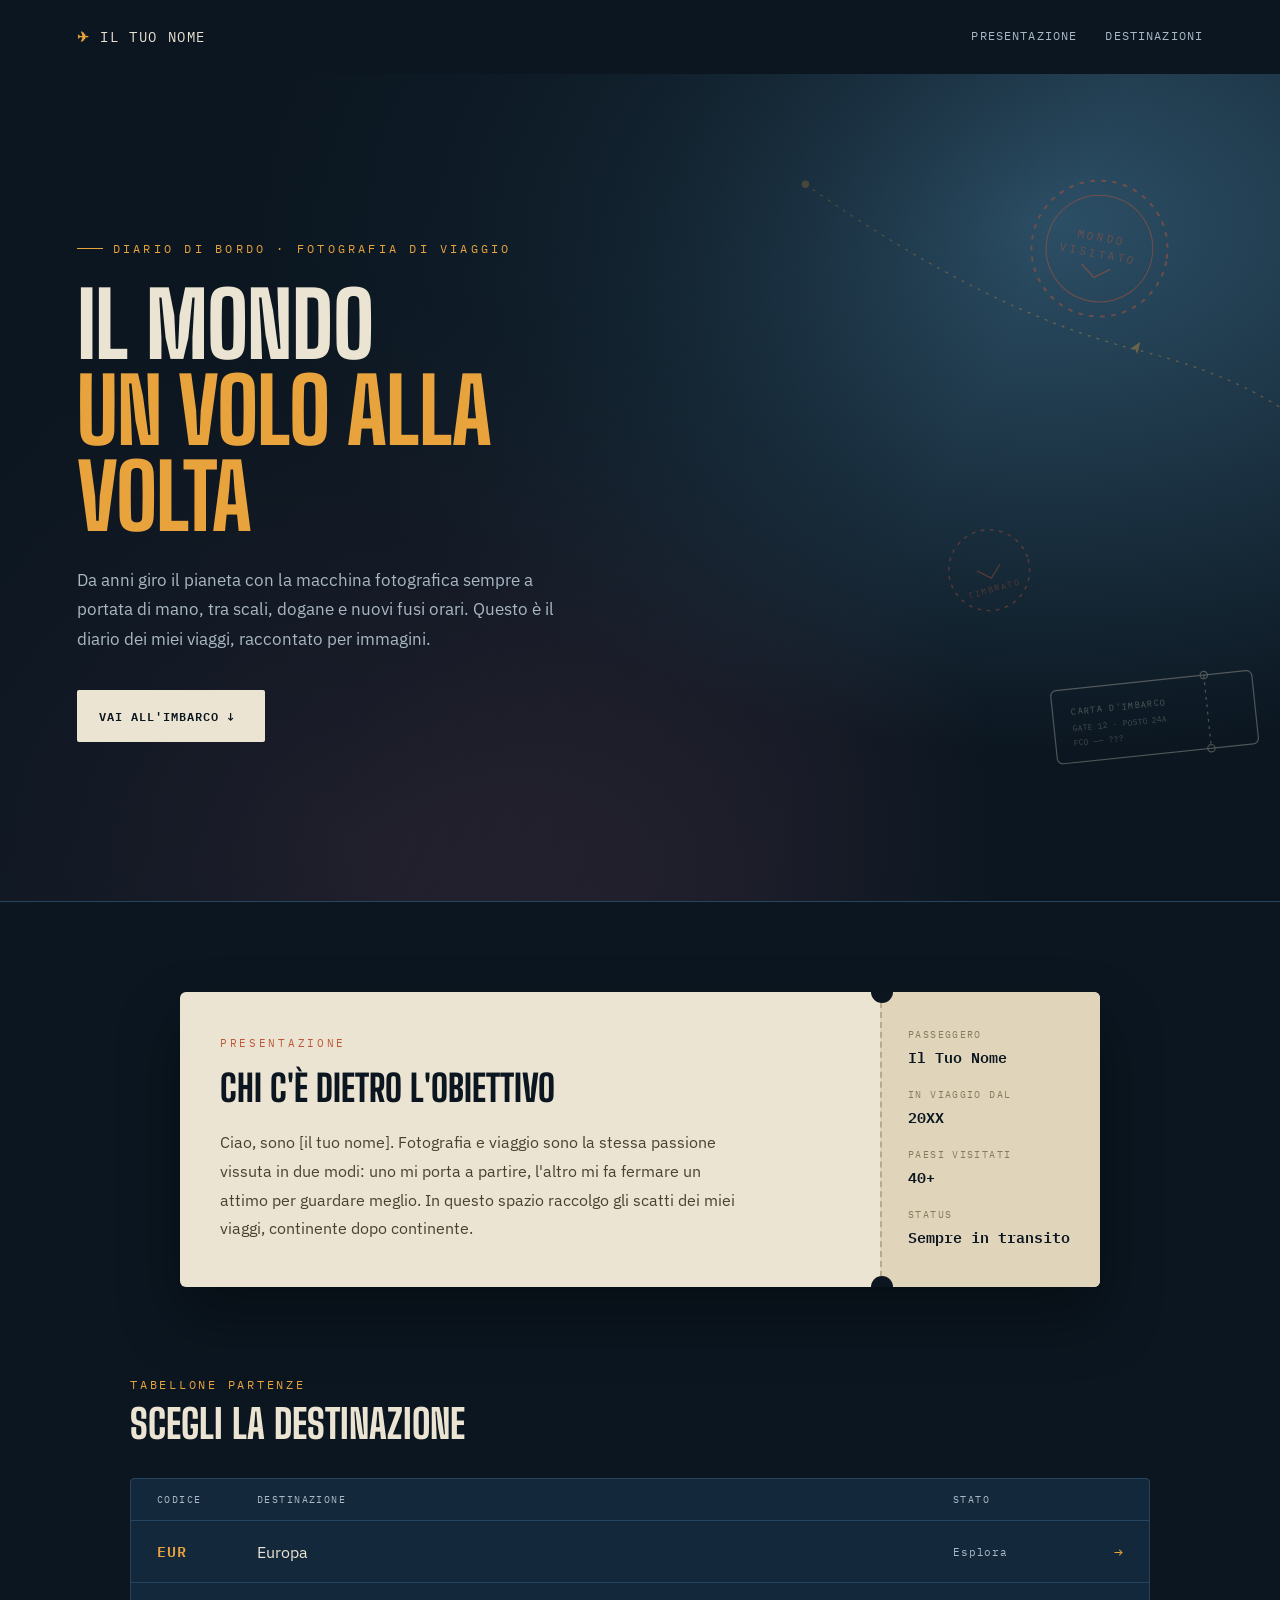
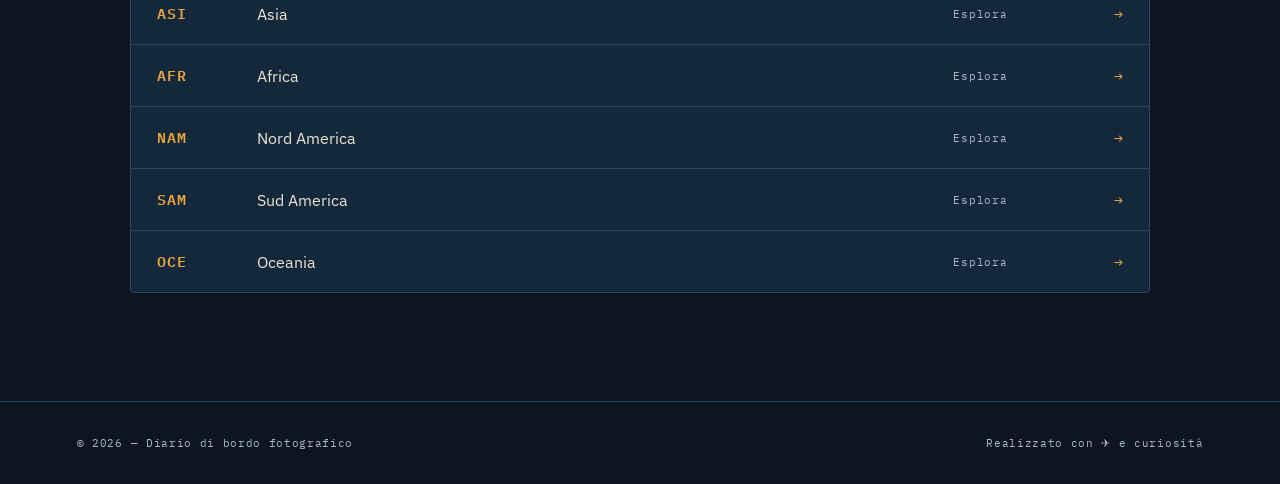
==== index.html @ e3a47936 "Add files via upload" ====
<!DOCTYPE html>
<html lang="it">
<head>
<meta charset="UTF-8" />
<meta name="viewport" content="width=device-width, initial-scale=1.0" />
<title>Diario di Bordo — Fotografia di Viaggio</title>
<meta name="description" content="Diario fotografico di viaggio: scatti dal mondo, continente dopo continente." />
<link rel="preconnect" href="https://fonts.googleapis.com" />
<link rel="preconnect" href="https://fonts.gstatic.com" crossorigin />
<link href="https://fonts.googleapis.com/css2?family=Big+Shoulders+Display:wght@700;800;900&family=IBM+Plex+Sans:wght@400;500;600&family=IBM+Plex+Mono:wght@400;500;600&display=swap" rel="stylesheet" />
<link rel="stylesheet" href="styles.css" />
</head>
<body>

<header class="topbar">
  <a href="index.html" class="brand"><b>&#9992;</b> <!-- Sostituisci con il tuo nome o brand -->IL TUO NOME</a>
  <nav class="toplinks">
    <a href="index.html#presentazione">Presentazione</a>
    <a href="index.html#destinazioni">Destinazioni</a>
  </nav>
</header>

<section class="hero">
  <div class="hero-gradient"></div>
  <svg class="decoupage" viewBox="0 0 1600 900" preserveAspectRatio="xMidYMid slice" xmlns="http://www.w3.org/2000/svg" aria-hidden="true">
    <g transform="translate(1300,190) rotate(11)" fill="none" stroke="#bd5738" stroke-width="2.2" opacity="0.85">
      <circle r="74" stroke-dasharray="5 7"/>
      <circle r="58" stroke-width="1.2"/>
      <text x="0" y="-8" text-anchor="middle" font-family="IBM Plex Mono, monospace" font-size="12" fill="#bd5738" stroke="none" letter-spacing="3">MONDO</text>
      <text x="0" y="10" text-anchor="middle" font-family="IBM Plex Mono, monospace" font-size="12" fill="#bd5738" stroke="none" letter-spacing="3">VISITATO</text>
      <path d="M-16,20 L0,32 L16,20" stroke-width="1.6"/>
    </g>
    <g transform="translate(1180,540) rotate(-16)" fill="none" stroke="#bd5738" stroke-width="1.6" opacity="0.7">
      <circle r="44" stroke-dasharray="4 6"/>
      <path d="M-13,-3 L0,9 L13,-3" stroke-width="1.4"/>
      <text x="0" y="24" text-anchor="middle" font-family="IBM Plex Mono, monospace" font-size="9" fill="#bd5738" stroke="none" letter-spacing="2">TIMBRATO</text>
    </g>
    <g transform="translate(1360,700) rotate(-6)" fill="none" stroke="#ece4d2" stroke-width="1.3" opacity="0.55">
      <rect x="-110" y="-40" width="220" height="80" rx="6"/>
      <line x1="58" y1="-40" x2="58" y2="40" stroke-dasharray="3 5"/>
      <circle cx="58" cy="-40" r="4"/>
      <circle cx="58" cy="40" r="4"/>
      <text x="-90" y="-12" font-family="IBM Plex Mono, monospace" font-size="9.5" fill="#ece4d2" stroke="none" letter-spacing="1.5">CARTA D'IMBARCO</text>
      <text x="-90" y="6" font-family="IBM Plex Mono, monospace" font-size="8.5" fill="#ece4d2" stroke="none" opacity="0.85">GATE 12 &#183; POSTO 24A</text>
      <text x="-90" y="22" font-family="IBM Plex Mono, monospace" font-size="8.5" fill="#ece4d2" stroke="none" opacity="0.85">FCO &#8212;&#8212; ???</text>
    </g>
    <g fill="none" stroke="#e8a33d" opacity="0.65">
      <path d="M980,120 Q1180,260 1340,300 T1560,420" stroke-width="1.4" stroke-dasharray="2 8" stroke-linecap="round"/>
      <circle cx="980" cy="120" r="4" fill="#e8a33d" stroke="none"/>
      <circle cx="1560" cy="420" r="4" fill="#e8a33d" stroke="none"/>
      <g transform="translate(1340,298) rotate(35)">
        <path d="M0,-8 L5,5 L0,2 L-5,5 Z" fill="#e8a33d" stroke="none"/>
      </g>
    </g>
  </svg>
  <div class="hero-inner">
    <span class="kicker">Diario di bordo &middot; Fotografia di viaggio</span>
    <h1>Il mondo<span>un volo alla volta</span></h1>
    <p><!-- Sostituisci con una tua breve presentazione -->Da anni giro il pianeta con la macchina fotografica sempre a portata di mano, tra scali, dogane e nuovi fusi orari. Questo &egrave; il diario dei miei viaggi, raccontato per immagini.</p>
    <a href="#destinazioni" class="ticket-btn">Vai all'imbarco &#8595;</a>
  </div>
</section>

<section class="pass-section" id="presentazione">
  <div class="pass">
    <div class="pass-main">
      <div class="pass-eyebrow">Presentazione</div>
      <h2>Chi c'&egrave; dietro l'obiettivo</h2>
      <p><!-- Racconta qui la tua storia di fotografo/viaggiatore -->Ciao, sono <!-- il tuo nome -->[il tuo nome]. Fotografia e viaggio sono la stessa passione vissuta in due modi: uno mi porta a partire, l'altro mi fa fermare un attimo per guardare meglio. In questo spazio raccolgo gli scatti dei miei viaggi, continente dopo continente.</p>
    </div>
    <div class="pass-stub">
      <div class="pass-field"><label>Passeggero</label><div><!-- nome -->Il Tuo Nome</div></div>
      <div class="pass-field"><label>In viaggio dal</label><div><!-- anno --> 20XX</div></div>
      <div class="pass-field"><label>Paesi visitati</label><div><!-- numero -->40+</div></div>
      <div class="pass-field"><label>Status</label><div>Sempre in transito</div></div>
    </div>
  </div>
</section>

<section class="board-section" id="destinazioni">
  <div class="board-head">
    <div class="kicker-l">Tabellone partenze</div>
    <h2>Scegli la destinazione</h2>
  </div>
  <div class="board">
    <div class="board-row head"><span>Codice</span><span>Destinazione</span><span>Stato</span><span></span></div>
    <a href="europa.html" class="board-row dest" style="animation-delay:.05s"><span class="code">EUR</span><span class="name">Europa</span><span class="status">Esplora</span><span class="arrow">&#8594;</span></a>
    <a href="asia.html" class="board-row dest" style="animation-delay:.1s"><span class="code">ASI</span><span class="name">Asia</span><span class="status">Esplora</span><span class="arrow">&#8594;</span></a>
    <a href="africa.html" class="board-row dest" style="animation-delay:.15s"><span class="code">AFR</span><span class="name">Africa</span><span class="status">Esplora</span><span class="arrow">&#8594;</span></a>
    <a href="nord-america.html" class="board-row dest" style="animation-delay:.2s"><span class="code">NAM</span><span class="name">Nord America</span><span class="status">Esplora</span><span class="arrow">&#8594;</span></a>
    <a href="sud-america.html" class="board-row dest" style="animation-delay:.25s"><span class="code">SAM</span><span class="name">Sud America</span><span class="status">Esplora</span><span class="arrow">&#8594;</span></a>
    <a href="oceania.html" class="board-row dest" style="animation-delay:.3s"><span class="code">OCE</span><span class="name">Oceania</span><span class="status">Esplora</span><span class="arrow">&#8594;</span></a>
  </div>
</section>

<footer>
  <span>&#169; 2026 &#8212; Diario di bordo fotografico</span>
  <span>Realizzato con &#9992; e curiosit&agrave;</span>
</footer>

</body>
</html>
---- styles.css ----
:root{
  --ink-deep:#0b1620;
  --ink:#14283b;
  --ink-light:#28455f;
  --paper:#ece4d2;
  --stamp:#bd5738;
  --amber:#e8a33d;
  --muted:#a9b8c4;
}
*{margin:0;padding:0;box-sizing:border-box;}
html{scroll-behavior:smooth;}
body{background:var(--ink-deep);color:var(--paper);font-family:'IBM Plex Sans',sans-serif;}
a{color:inherit;text-decoration:none;}
img{max-width:100%;display:block;}

/* TOPBAR */
.topbar{position:relative;z-index:5;display:flex;justify-content:space-between;align-items:center;padding:28px 6vw;}
.brand{font-family:'IBM Plex Mono',monospace;font-size:0.85rem;letter-spacing:0.12em;color:var(--paper);text-transform:uppercase;}
.brand b{color:var(--amber);font-style:normal;}
.toplinks{display:flex;gap:28px;}
.toplinks a{font-family:'IBM Plex Mono',monospace;font-size:0.72rem;letter-spacing:0.1em;text-transform:uppercase;color:var(--muted);border-bottom:1px solid transparent;padding-bottom:2px;transition:color .2s,border-color .2s;}
.toplinks a:hover,.toplinks a:focus-visible{color:var(--amber);border-color:var(--amber);}

/* HERO (home) */
.hero{position:relative;min-height:92vh;display:flex;align-items:center;overflow:hidden;border-bottom:1px solid var(--ink-light);}
.hero-gradient{position:absolute;inset:0;background:radial-gradient(ellipse at 82% 18%, #2c4f66 0%, transparent 55%), radial-gradient(ellipse at 26% 92%, #3a2a3a 0%, transparent 50%), var(--ink-deep);z-index:0;}
.decoupage{position:absolute;inset:0;width:100%;height:100%;z-index:1;opacity:0.55;pointer-events:none;}
.hero::before{content:"";position:absolute;inset:0;background:linear-gradient(115deg, rgba(11,22,32,0.94) 0%, rgba(11,22,32,0.6) 40%, transparent 68%);z-index:2;}
.hero-inner{position:relative;z-index:3;padding:0 6vw;max-width:680px;}
.kicker{display:inline-flex;align-items:center;gap:10px;font-family:'IBM Plex Mono',monospace;font-size:0.72rem;letter-spacing:0.28em;text-transform:uppercase;color:var(--amber);margin-bottom:26px;}
.kicker::before{content:"";width:26px;height:1px;background:var(--amber);}
.hero h1{font-family:'Big Shoulders Display',sans-serif;font-weight:800;font-size:clamp(3rem,7.4vw,5.6rem);line-height:0.96;letter-spacing:-0.01em;text-transform:uppercase;margin-bottom:26px;}
.hero h1 span{display:block;color:var(--amber);}
.hero p{font-size:1.05rem;line-height:1.75;color:var(--muted);max-width:480px;margin-bottom:36px;}
.ticket-btn{position:relative;display:inline-flex;align-items:center;gap:14px;padding:16px 30px 16px 22px;background:var(--paper);color:var(--ink-deep);font-family:'IBM Plex Mono',monospace;font-size:0.78rem;font-weight:600;letter-spacing:0.08em;text-transform:uppercase;border-radius:2px;transition:transform .2s;}
.ticket-btn:hover{transform:translateY(-2px);}
.ticket-btn:focus-visible{outline:2px solid var(--amber);outline-offset:3px;}

/* CONTINENT HERO (pagine galleria) */
.chero{position:relative;min-height:40vh;display:flex;align-items:flex-end;overflow:hidden;border-bottom:1px solid var(--ink-light);padding:0 6vw 46px;}
.chero-bg{position:absolute;inset:0;background:radial-gradient(ellipse at 85% 10%, #2c4f66 0%, transparent 55%), var(--ink-deep);z-index:0;}
.chero::before{content:"";position:absolute;inset:0;background:linear-gradient(100deg, rgba(11,22,32,0.92) 0%, rgba(11,22,32,0.55) 55%, transparent 85%);z-index:1;}
.chero-stamp{position:absolute;top:14%;right:6vw;z-index:2;opacity:0.85;pointer-events:none;}
.chero-inner{position:relative;z-index:3;max-width:760px;}
.crumb{font-family:'IBM Plex Mono',monospace;font-size:0.68rem;letter-spacing:0.18em;text-transform:uppercase;color:var(--muted);margin-bottom:18px;display:flex;align-items:center;gap:8px;}
.crumb a{border-bottom:1px solid transparent;}
.crumb a:hover,.crumb a:focus-visible{color:var(--amber);border-color:var(--amber);}
.chero h1{font-family:'Big Shoulders Display',sans-serif;font-weight:900;font-size:clamp(2.6rem,7vw,5rem);text-transform:uppercase;line-height:0.94;margin-bottom:16px;}
.chero .meta{font-family:'IBM Plex Mono',monospace;font-size:0.78rem;letter-spacing:0.1em;color:var(--amber);margin-bottom:16px;}
.chero p{color:var(--muted);max-width:520px;line-height:1.7;font-size:1rem;}

/* GALLERY */
.gallery-section{padding:64px 6vw 120px;max-width:1280px;margin:0 auto;}
.gallery{display:grid;grid-template-columns:repeat(auto-fill,minmax(260px,1fr));grid-auto-rows:220px;gap:14px;}
.photo{position:relative;overflow:hidden;border-radius:3px;background:var(--ink);}
.photo.tall{grid-row:span 2;}
.photo img{width:100%;height:100%;object-fit:cover;display:block;transition:transform .5s ease;}
.photo:hover img{transform:scale(1.06);}
.photo figcaption{position:absolute;left:0;right:0;bottom:0;padding:12px 14px;background:linear-gradient(0deg, rgba(11,22,32,0.88) 0%, transparent 100%);display:flex;justify-content:space-between;align-items:flex-end;font-family:'IBM Plex Mono',monospace;}
.photo figcaption .loc{font-size:0.76rem;color:var(--paper);letter-spacing:0.02em;}
.photo figcaption .yr{font-size:0.66rem;color:var(--muted);}

/* BOARDING PASS / PRESENTAZIONE (home) */
.pass-section{padding:clamp(60px,10vh,110px) 6vw;}
.pass{max-width:920px;margin:0 auto;display:flex;background:var(--paper);color:var(--ink-deep);border-radius:6px;overflow:hidden;box-shadow:0 30px 60px rgba(0,0,0,0.35);}
.pass-main{flex:1;padding:44px 40px;}
.pass-eyebrow{font-family:'IBM Plex Mono',monospace;font-size:0.7rem;letter-spacing:0.24em;text-transform:uppercase;color:var(--stamp);margin-bottom:16px;}
.pass-main h2{font-family:'Big Shoulders Display',sans-serif;font-weight:800;font-size:clamp(1.7rem,3vw,2.3rem);text-transform:uppercase;margin-bottom:18px;}
.pass-main p{line-height:1.8;color:#4a4033;max-width:520px;}
.pass-stub{flex:0 0 220px;background:#e0d5bb;border-left:2px dashed #b9ab8a;padding:36px 26px;display:flex;flex-direction:column;gap:18px;position:relative;}
.pass-stub::before,.pass-stub::after{content:"";position:absolute;left:-11px;width:22px;height:22px;background:var(--ink-deep);border-radius:50%;}
.pass-stub::before{top:-11px;}
.pass-stub::after{bottom:-11px;}
.pass-field label{display:block;font-family:'IBM Plex Mono',monospace;font-size:0.62rem;letter-spacing:0.14em;text-transform:uppercase;color:#8a7b5c;margin-bottom:4px;}
.pass-field div{font-family:'IBM Plex Mono',monospace;font-size:0.95rem;font-weight:600;}

/* BOARD / DESTINAZIONI (home) */
.board-section{padding:0 6vw clamp(70px,12vh,130px);}
.board-head{max-width:1020px;margin:0 auto 30px;}
.board-head .kicker-l{font-family:'IBM Plex Mono',monospace;font-size:0.72rem;letter-spacing:0.24em;text-transform:uppercase;color:var(--amber);}
.board-head h2{font-family:'Big Shoulders Display',sans-serif;font-weight:800;font-size:clamp(1.9rem,3.6vw,2.5rem);text-transform:uppercase;margin-top:8px;}
.board{max-width:1020px;margin:0 auto;background:var(--ink);border:1px solid var(--ink-light);border-radius:4px;overflow:hidden;}
.board-row{display:grid;grid-template-columns:90px 1fr 130px 30px;align-items:center;gap:10px;padding:18px 26px;border-bottom:1px solid var(--ink-light);font-family:'IBM Plex Mono',monospace;}
.board-row:last-child{border-bottom:none;}
.board-row.head{color:var(--muted);font-size:0.64rem;letter-spacing:0.14em;text-transform:uppercase;padding:14px 26px;}
.board-row.dest{color:var(--paper);font-size:0.95rem;opacity:0;animation:flap .5s ease forwards;transition:background .2s;}
.board-row.dest:hover,.board-row.dest:focus-visible{background:rgba(232,163,61,0.09);outline:none;}
.board-row.dest .code{color:var(--amber);font-weight:600;letter-spacing:0.06em;}
.board-row.dest .name{font-family:'IBM Plex Sans',sans-serif;font-size:1.02rem;}
.board-row.dest .status{color:var(--muted);font-size:0.68rem;letter-spacing:0.08em;}
.board-row.dest .arrow{color:var(--amber);justify-self:end;transition:transform .2s;}
.board-row.dest:hover .arrow{transform:translateX(4px);}
@keyframes flap{from{opacity:0;transform:translateY(-6px);}to{opacity:1;transform:translateY(0);}}

/* FOOTER */
footer{padding:34px 6vw;border-top:1px solid var(--ink-light);display:flex;justify-content:space-between;flex-wrap:wrap;gap:10px;font-family:'IBM Plex Mono',monospace;font-size:0.7rem;letter-spacing:0.06em;color:var(--muted);}
footer a:hover,footer a:focus-visible{color:var(--amber);}

@media(prefers-reduced-motion:reduce){*{animation:none!important;transition:none!important;}}

@media(max-width:760px){
  .toplinks{display:none;}
  .pass{flex-direction:column;}
  .pass-stub{flex:none;border-left:none;border-top:2px dashed #b9ab8a;flex-direction:row;flex-wrap:wrap;}
  .pass-stub::before{top:-11px;left:-11px;}
  .pass-stub::after{bottom:auto;top:-11px;left:auto;right:-11px;}
  .board-row{grid-template-columns:52px 1fr 26px;}
  .board-row .status{display:none;}
  .chero-stamp{display:none;}
  .gallery{grid-template-columns:repeat(auto-fill,minmax(200px,1fr));grid-auto-rows:180px;}
}
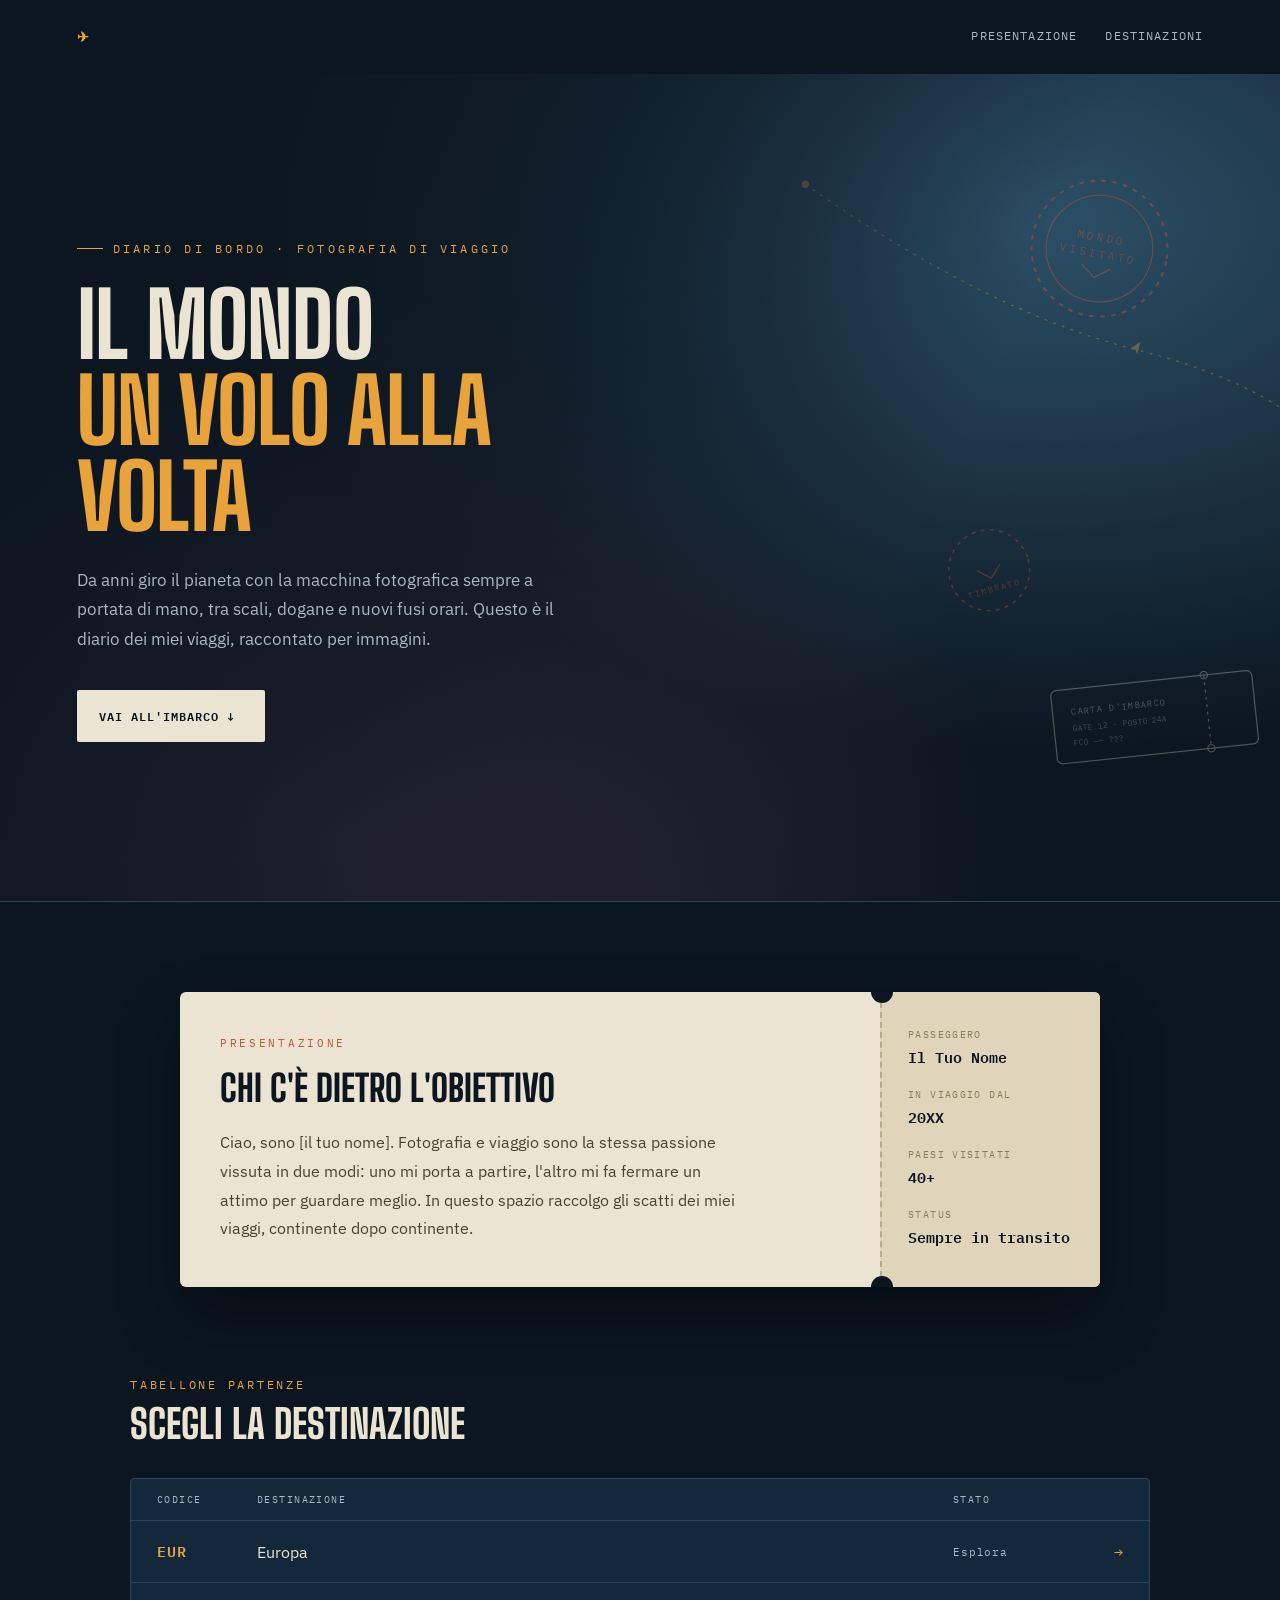
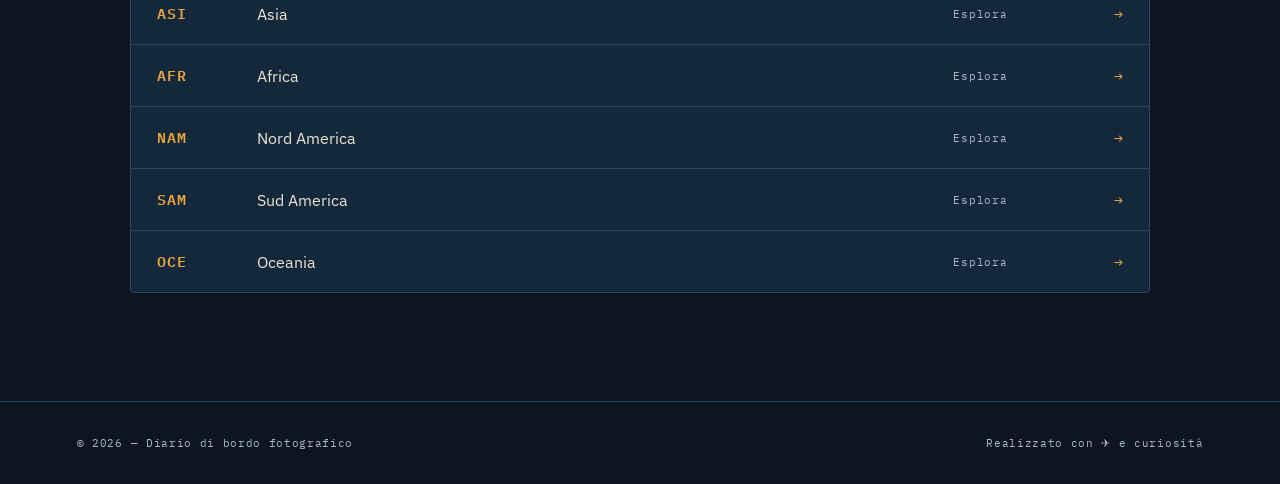
==== commit ac8b0446: "Fix HTML header brand name formatting" ====
--- a/index.html
+++ b/index.html
@@ -13,7 +13,7 @@
 <body>
 
 <header class="topbar">
-  <a href="index.html" class="brand"><b>&#9992;</b> <!-- Sostituisci con il tuo nome o brand -->IL TUO NOME</a>
+  <a href="index.html" class="brand"><b>&#9992;</b> <!-- Sostituisci con il tuo nome o brand --><PAOLO>
   <nav class="toplinks">
     <a href="index.html#presentazione">Presentazione</a>
     <a href="index.html#destinazioni">Destinazioni</a>
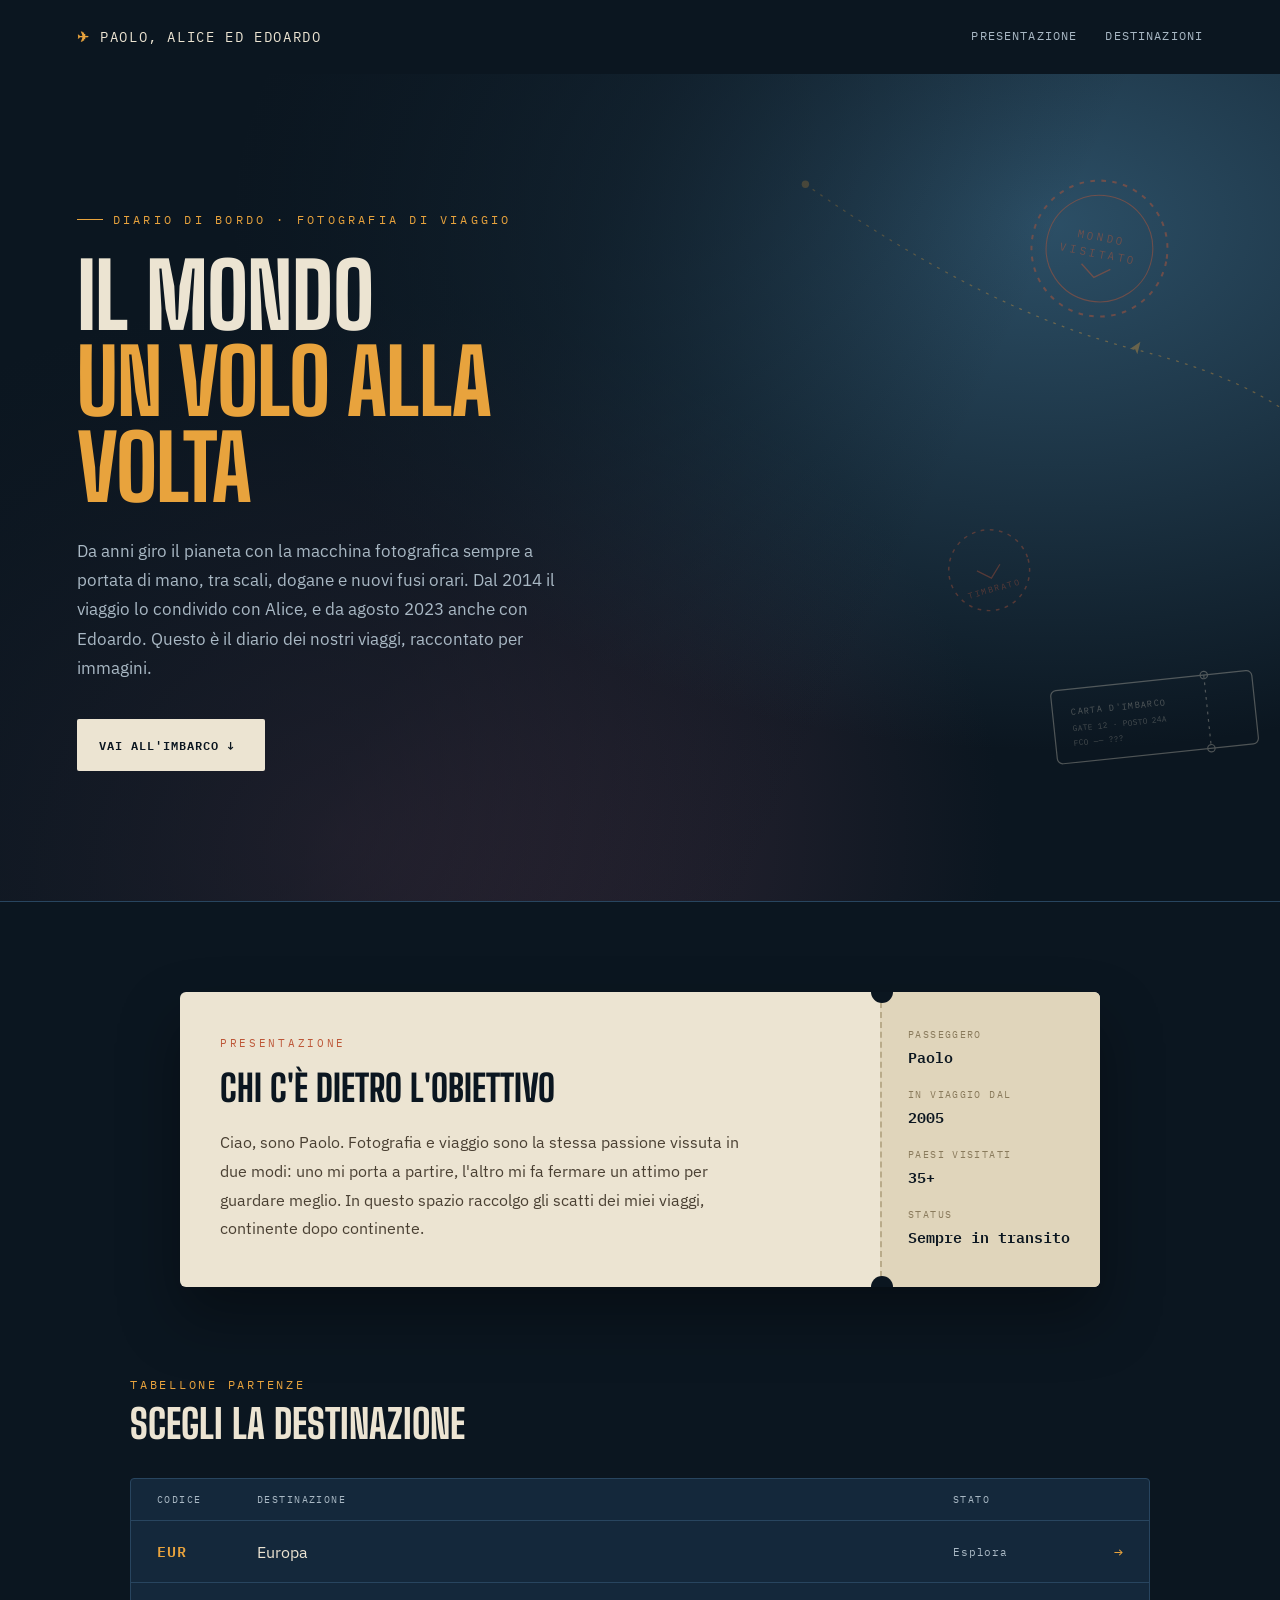
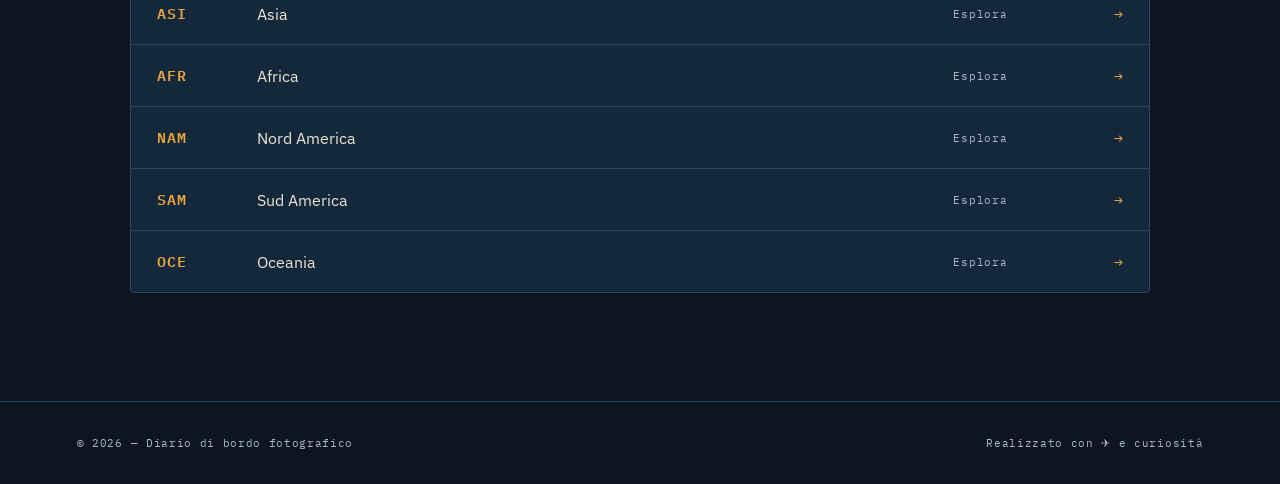
==== commit 293b93e4: "Add files via upload" ====
--- a/index.html
+++ b/index.html
@@ -13,7 +13,7 @@
 <body>
 
 <header class="topbar">
-  <a href="index.html" class="brand"><b>&#9992;</b> <!-- Sostituisci con il tuo nome o brand --><PAOLO>
+  <a href="index.html" class="brand"><b>&#9992;</b> Paolo, Alice ed Edoardo</a>
   <nav class="toplinks">
     <a href="index.html#presentazione">Presentazione</a>
     <a href="index.html#destinazioni">Destinazioni</a>
@@ -56,7 +56,7 @@
   <div class="hero-inner">
     <span class="kicker">Diario di bordo &middot; Fotografia di viaggio</span>
     <h1>Il mondo<span>un volo alla volta</span></h1>
-    <p><!-- Sostituisci con una tua breve presentazione -->Da anni giro il pianeta con la macchina fotografica sempre a portata di mano, tra scali, dogane e nuovi fusi orari. Questo &egrave; il diario dei miei viaggi, raccontato per immagini.</p>
+    <p>Da anni giro il pianeta con la macchina fotografica sempre a portata di mano, tra scali, dogane e nuovi fusi orari. Dal 2014 il viaggio lo condivido con Alice, e da agosto 2023 anche con Edoardo. Questo &egrave; il diario dei nostri viaggi, raccontato per immagini.</p>
     <a href="#destinazioni" class="ticket-btn">Vai all'imbarco &#8595;</a>
   </div>
 </section>
@@ -66,12 +66,12 @@
     <div class="pass-main">
       <div class="pass-eyebrow">Presentazione</div>
       <h2>Chi c'&egrave; dietro l'obiettivo</h2>
-      <p><!-- Racconta qui la tua storia di fotografo/viaggiatore -->Ciao, sono <!-- il tuo nome -->[il tuo nome]. Fotografia e viaggio sono la stessa passione vissuta in due modi: uno mi porta a partire, l'altro mi fa fermare un attimo per guardare meglio. In questo spazio raccolgo gli scatti dei miei viaggi, continente dopo continente.</p>
+      <p>Ciao, sono Paolo. Fotografia e viaggio sono la stessa passione vissuta in due modi: uno mi porta a partire, l'altro mi fa fermare un attimo per guardare meglio. In questo spazio raccolgo gli scatti dei miei viaggi, continente dopo continente.</p>
     </div>
     <div class="pass-stub">
-      <div class="pass-field"><label>Passeggero</label><div><!-- nome -->Il Tuo Nome</div></div>
-      <div class="pass-field"><label>In viaggio dal</label><div><!-- anno --> 20XX</div></div>
-      <div class="pass-field"><label>Paesi visitati</label><div><!-- numero -->40+</div></div>
+      <div class="pass-field"><label>Passeggero</label><div>Paolo</div></div>
+      <div class="pass-field"><label>In viaggio dal</label><div>2005</div></div>
+      <div class="pass-field"><label>Paesi visitati</label><div>35+</div></div>
       <div class="pass-field"><label>Status</label><div>Sempre in transito</div></div>
     </div>
   </div>
